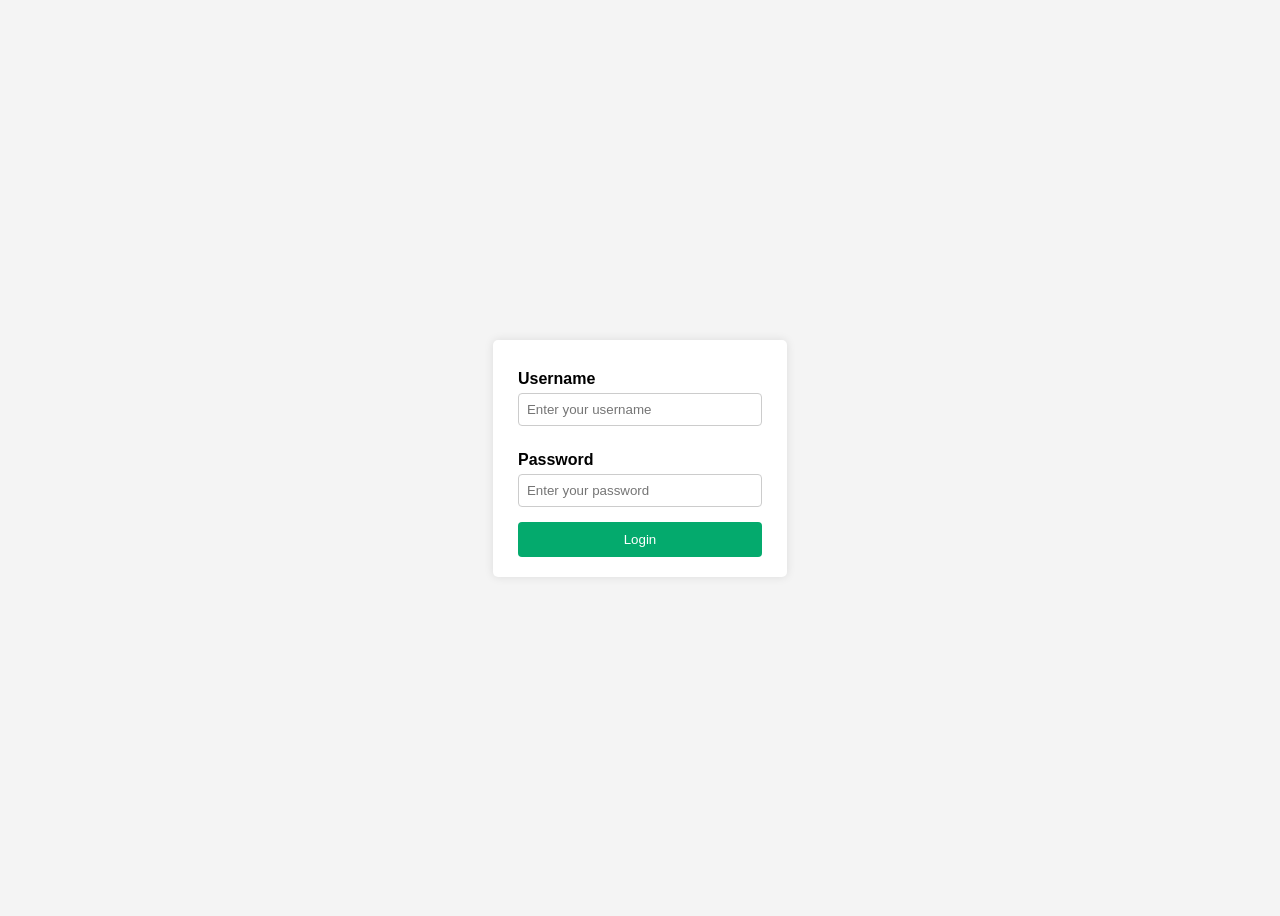
==== index.html @ b65a956a "feat: update file name" ====
<!DOCTYPE html>
<html lang="en">
<head>
  <meta charset="UTF-8">
  <meta name="viewport" content="width=device-width, initial-scale=1.0">
  <title>HTML Login Form</title>
  <style>
    body {
      font-family: Arial, sans-serif;
      background: #f4f4f4;
      display: flex;
      justify-content: center;
      align-items: center;
      height: 100vh;
    }
    form {
      background: #fff;
      padding: 20px 25px;
      border-radius: 5px;
      box-shadow: 0 0 10px rgba(0,0,0,0.1);
    }
    label {
      display: block;
      margin: 10px 0 5px;
      font-weight: bold;
    }
    input {
      width: 100%;
      padding: 8px;
      margin-bottom: 15px;
      border: 1px solid #ccc;
      border-radius: 4px;
      box-sizing: border-box;
    }
    button {
      width: 100%;
      padding: 10px;
      background: #04AA6D;
      color: white;
      border: none;
      border-radius: 4px;
      cursor: pointer;
    }
    button:hover {
      opacity: 0.8;
    }
  </style>
</head>
<body>
  <form action="/login.php" method="post">
    <label for="username">Username</label>
    <input type="text" id="username" name="username" placeholder="Enter your username" required>

    <label for="password">Password</label>
    <input type="password" id="password" name="password" placeholder="Enter your password" required>

    <button type="submit">Login</button>
  </form>
</body>
</html>
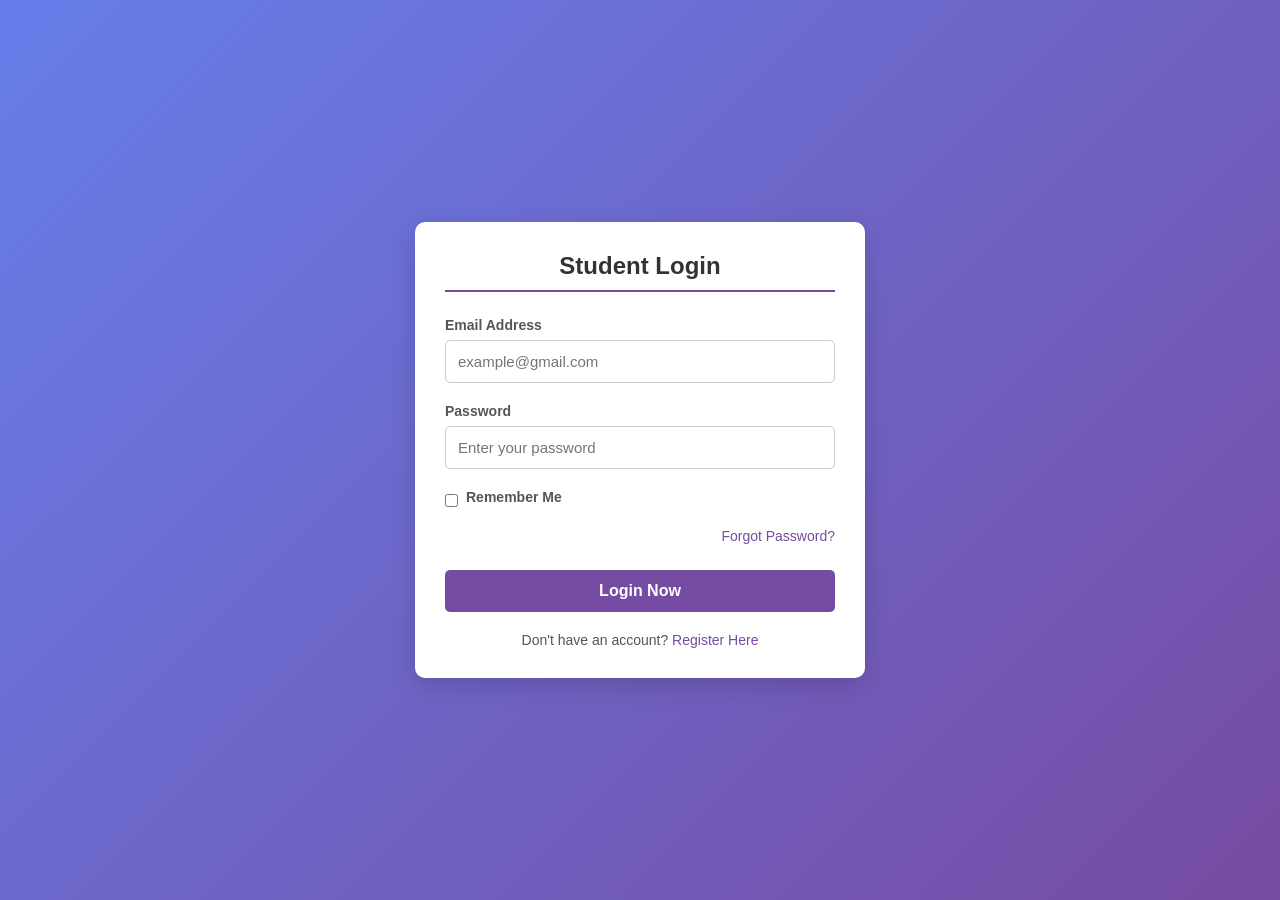
==== commit 8388dc33: "feat: update the login form for admission" ====
--- a/index.html
+++ b/index.html
@@ -1,60 +1,188 @@
+
 <!DOCTYPE html>
 <html lang="en">
 <head>
-  <meta charset="UTF-8">
-  <meta name="viewport" content="width=device-width, initial-scale=1.0">
-  <title>HTML Login Form</title>
-  <style>
-    body {
-      font-family: Arial, sans-serif;
-      background: #f4f4f4;
-      display: flex;
-      justify-content: center;
-      align-items: center;
-      height: 100vh;
-    }
-    form {
-      background: #fff;
-      padding: 20px 25px;
-      border-radius: 5px;
-      box-shadow: 0 0 10px rgba(0,0,0,0.1);
-    }
-    label {
-      display: block;
-      margin: 10px 0 5px;
-      font-weight: bold;
-    }
-    input {
-      width: 100%;
-      padding: 8px;
-      margin-bottom: 15px;
-      border: 1px solid #ccc;
-      border-radius: 4px;
-      box-sizing: border-box;
-    }
-    button {
-      width: 100%;
-      padding: 10px;
-      background: #04AA6D;
-      color: white;
-      border: none;
-      border-radius: 4px;
-      cursor: pointer;
-    }
-    button:hover {
-      opacity: 0.8;
-    }
-  </style>
+    <meta charset="UTF-8">
+    <meta name="viewport" content="width=device-width, initial-scale=1.0">
+    <title>Student Login Form</title>
+
+    <style>
+        * {
+            margin: 0;
+            padding: 0;
+            box-sizing: border-box;
+            font-family: 'Segoe UI', Tahoma, Geneva, Verdana, sans-serif;
+        }
+
+        body {
+            background: linear-gradient(135deg, #667eea 0%, #764ba2 100%);
+            display: flex;
+            justify-content: center;
+            align-items: center;
+            min-height: 100vh;
+            padding: 20px;
+        }
+
+        .container {
+            background-color: #ffffff;
+            padding: 30px;
+            border-radius: 10px;
+            box-shadow: 0 8px 24px rgba(0, 0, 0, 0.15);
+            width: 100%;
+            max-width: 450px;
+        }
+
+        h2 {
+            text-align: center;
+            color: #333;
+            margin-bottom: 25px;
+            font-size: 24px;
+            border-bottom: 2px solid #764ba2;
+            padding-bottom: 10px;
+        }
+
+        .form-group {
+            margin-bottom: 20px;
+        }
+
+        label {
+            display: block;
+            margin-bottom: 7px;
+            color: #555;
+            font-weight: 600;
+            font-size: 14px;
+        }
+
+        input {
+            width: 100%;
+            padding: 12px;
+            border: 1px solid #ccc;
+            border-radius: 5px;
+            font-size: 15px;
+            outline: none;
+            transition: border-color 0.3s;
+        }
+
+        input:focus {
+            border-color: #764ba2;
+        }
+
+        .remember {
+            display: flex;
+            align-items: center;
+            gap: 8px;
+            margin-bottom: 15px;
+            color: #555;
+            font-size: 14px;
+        }
+
+        .remember input {
+            width: auto;
+        }
+
+        button {
+            width: 100%;
+            padding: 12px;
+            background-color: #764ba2;
+            border: none;
+            border-radius: 5px;
+            color: white;
+            font-size: 16px;
+            font-weight: bold;
+            cursor: pointer;
+            transition: background-color 0.3s;
+            margin-top: 10px;
+        }
+
+        button:hover {
+            background-color: #5a348b;
+        }
+
+        .forgot-password {
+            text-align: right;
+            margin-bottom: 15px;
+        }
+
+        .forgot-password a,
+        .register a {
+            color: #764ba2;
+            text-decoration: none;
+            font-size: 14px;
+        }
+
+        .forgot-password a:hover,
+        .register a:hover {
+            text-decoration: underline;
+        }
+
+        .register {
+            text-align: center;
+            margin-top: 20px;
+            color: #555;
+            font-size: 14px;
+        }
+
+        @media (max-width: 480px) {
+            .container {
+                padding: 20px;
+            }
+        }
+    </style>
 </head>
+
 <body>
-  <form action="/login.php" method="post">
-    <label for="username">Username</label>
-    <input type="text" id="username" name="username" placeholder="Enter your username" required>
 
-    <label for="password">Password</label>
-    <input type="password" id="password" name="password" placeholder="Enter your password" required>
+    <div class="container">
 
-    <button type="submit">Login</button>
-  </form>
+        <h2>Student Login</h2>
+
+        <form action="#" method="POST">
+
+            <!-- Email Address -->
+            <div class="form-group">
+                <label for="email">Email Address</label>
+                <input
+                    type="email"
+                    id="email"
+                    name="email"
+                    placeholder="example@gmail.com"
+                    required>
+            </div>
+
+            <!-- Password -->
+            <div class="form-group">
+                <label for="password">Password</label>
+                <input
+                    type="password"
+                    id="password"
+                    name="password"
+                    placeholder="Enter your password"
+                    required>
+            </div>
+
+            <!-- Remember Me -->
+            <div class="remember">
+                <input type="checkbox" id="remember" name="remember">
+                <label for="remember">Remember Me</label>
+            </div>
+
+            <!-- Forgot Password -->
+            <div class="forgot-password">
+                <a href="#">Forgot Password?</a>
+            </div>
+
+            <!-- Login Button -->
+            <button type="submit">Login Now</button>
+
+            <!-- Register Link -->
+            <div class="register">
+                Don't have an account?
+                <a href="#">Register Here</a>
+            </div>
+
+        </form>
+
+    </div>
+
 </body>
 </html>
